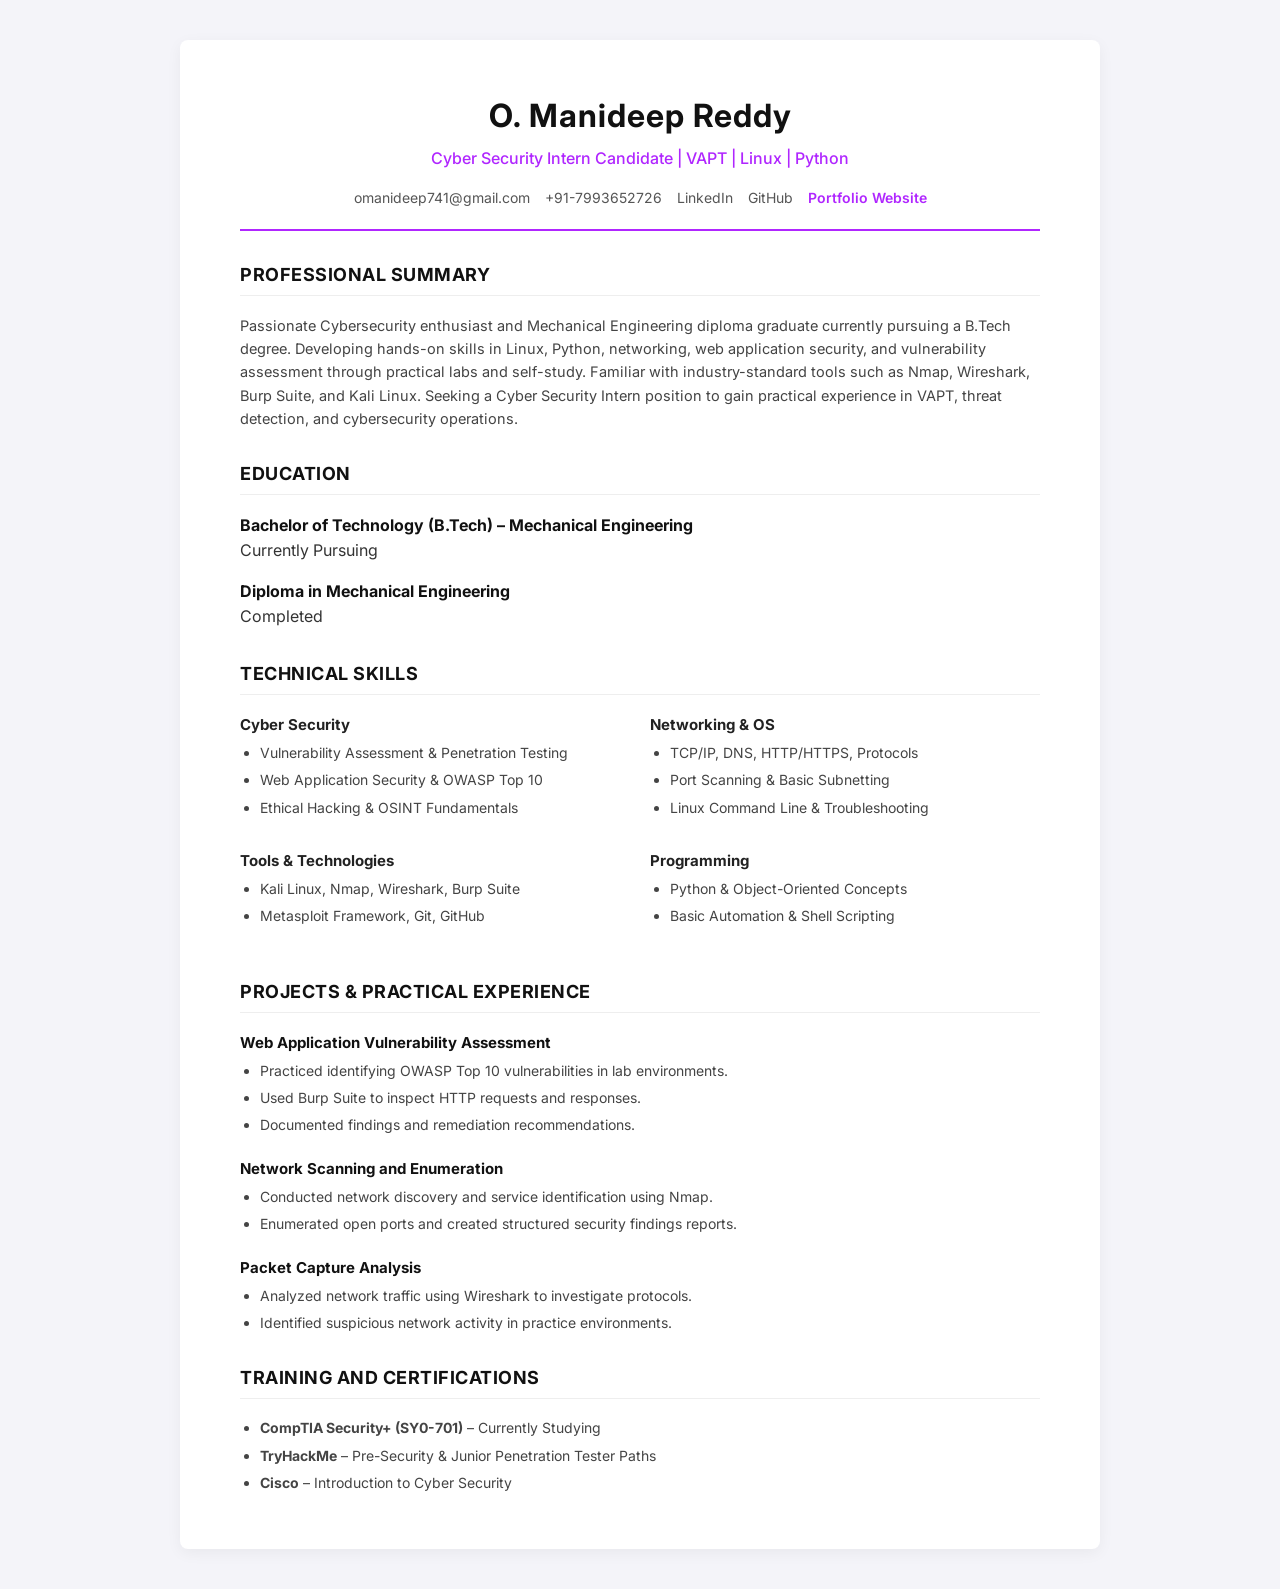
==== Manideep_Reddy_Resume.html @ 075a5aa5 "Initial portfolio website" ====
<!DOCTYPE html>
<html lang="en">
<head>
    <meta charset="UTF-8">
    <meta name="viewport" content="width=device-width, initial-scale=1.0">
    <title>Manideep Reddy - Resume</title>
    <link href="https://fonts.googleapis.com/css2?family=Inter:wght@300;400;500;600;700&display=swap" rel="stylesheet">
    <style>
        body {
            font-family: 'Inter', sans-serif;
            background-color: #f4f4f9;
            color: #333;
            line-height: 1.6;
            margin: 0;
            padding: 40px 20px;
        }
        .resume-container {
            max-width: 800px;
            margin: 0 auto;
            background: #fff;
            padding: 50px 60px;
            box-shadow: 0 4px 15px rgba(0,0,0,0.05);
            border-radius: 8px;
        }
        header {
            text-align: center;
            margin-bottom: 30px;
            border-bottom: 2px solid #b026ff;
            padding-bottom: 20px;
        }
        header h1 {
            margin: 0;
            font-size: 32px;
            color: #111;
            letter-spacing: 1px;
        }
        header h2 {
            margin: 5px 0 15px;
            font-size: 16px;
            color: #b026ff;
            font-weight: 500;
        }
        .contact-info {
            font-size: 14px;
            color: #555;
            display: flex;
            justify-content: center;
            flex-wrap: wrap;
            gap: 15px;
        }
        .contact-info a {
            color: #555;
            text-decoration: none;
            transition: color 0.2s;
        }
        .contact-info a:hover {
            color: #b026ff;
        }
        h3 {
            font-size: 18px;
            color: #111;
            border-bottom: 1px solid #eee;
            padding-bottom: 5px;
            margin-top: 30px;
            text-transform: uppercase;
            letter-spacing: 0.5px;
        }
        p {
            font-size: 14.5px;
            color: #444;
            margin: 10px 0;
        }
        .skills-grid {
            display: grid;
            grid-template-columns: 1fr 1fr;
            gap: 10px 20px;
            font-size: 14px;
        }
        .skills-category {
            margin-bottom: 15px;
        }
        .skills-category h4 {
            margin: 0 0 5px;
            font-size: 15px;
            color: #222;
        }
        ul {
            margin: 0;
            padding-left: 20px;
            font-size: 14px;
            color: #444;
        }
        li {
            margin-bottom: 5px;
        }
        .project-item {
            margin-bottom: 20px;
        }
        .project-item h4 {
            margin: 0 0 5px;
            font-size: 15px;
            color: #111;
        }
        .education-item {
            margin-bottom: 15px;
        }
        .education-item strong {
            display: block;
            color: #111;
        }
        /* Print Styles */
        @media print {
            body {
                background: #fff;
                padding: 0;
            }
            .resume-container {
                box-shadow: none;
                padding: 0;
            }
        }
    </style>
</head>
<body>

<div class="resume-container">
    <header>
        <h1>O. Manideep Reddy</h1>
        <h2>Cyber Security Intern Candidate | VAPT | Linux | Python</h2>
        <div class="contact-info">
            <span>omanideep741@gmail.com</span>
            <span>+91-7993652726</span>
            <a href="https://linkedin.com/in/manideep-reddy-19a9a4327" target="_blank">LinkedIn</a>
            <a href="https://github.com/omanideep741-max" target="_blank">GitHub</a>
            <a href="https://your-portfolio-link.com" target="_blank" style="font-weight: 600; color: #b026ff;">Portfolio Website</a>
        </div>
    </header>

    <section>
        <h3>Professional Summary</h3>
        <p>Passionate Cybersecurity enthusiast and Mechanical Engineering diploma graduate currently pursuing a B.Tech degree. Developing hands-on skills in Linux, Python, networking, web application security, and vulnerability assessment through practical labs and self-study. Familiar with industry-standard tools such as Nmap, Wireshark, Burp Suite, and Kali Linux. Seeking a Cyber Security Intern position to gain practical experience in VAPT, threat detection, and cybersecurity operations.</p>
    </section>

    <section>
        <h3>Education</h3>
        <div class="education-item">
            <strong>Bachelor of Technology (B.Tech) – Mechanical Engineering</strong>
            <span>Currently Pursuing</span>
        </div>
        <div class="education-item">
            <strong>Diploma in Mechanical Engineering</strong>
            <span>Completed</span>
        </div>
    </section>

    <section>
        <h3>Technical Skills</h3>
        <div class="skills-grid">
            <div class="skills-category">
                <h4>Cyber Security</h4>
                <ul>
                    <li>Vulnerability Assessment & Penetration Testing</li>
                    <li>Web Application Security & OWASP Top 10</li>
                    <li>Ethical Hacking & OSINT Fundamentals</li>
                </ul>
            </div>
            <div class="skills-category">
                <h4>Networking & OS</h4>
                <ul>
                    <li>TCP/IP, DNS, HTTP/HTTPS, Protocols</li>
                    <li>Port Scanning & Basic Subnetting</li>
                    <li>Linux Command Line & Troubleshooting</li>
                </ul>
            </div>
            <div class="skills-category">
                <h4>Tools & Technologies</h4>
                <ul>
                    <li>Kali Linux, Nmap, Wireshark, Burp Suite</li>
                    <li>Metasploit Framework, Git, GitHub</li>
                </ul>
            </div>
            <div class="skills-category">
                <h4>Programming</h4>
                <ul>
                    <li>Python & Object-Oriented Concepts</li>
                    <li>Basic Automation & Shell Scripting</li>
                </ul>
            </div>
        </div>
    </section>

    <section>
        <h3>Projects & Practical Experience</h3>
        <div class="project-item">
            <h4>Web Application Vulnerability Assessment</h4>
            <ul>
                <li>Practiced identifying OWASP Top 10 vulnerabilities in lab environments.</li>
                <li>Used Burp Suite to inspect HTTP requests and responses.</li>
                <li>Documented findings and remediation recommendations.</li>
            </ul>
        </div>
        <div class="project-item">
            <h4>Network Scanning and Enumeration</h4>
            <ul>
                <li>Conducted network discovery and service identification using Nmap.</li>
                <li>Enumerated open ports and created structured security findings reports.</li>
            </ul>
        </div>
        <div class="project-item">
            <h4>Packet Capture Analysis</h4>
            <ul>
                <li>Analyzed network traffic using Wireshark to investigate protocols.</li>
                <li>Identified suspicious network activity in practice environments.</li>
            </ul>
        </div>
    </section>

    <section>
        <h3>Training and Certifications</h3>
        <ul>
            <li><strong>CompTIA Security+ (SY0-701)</strong> – Currently Studying</li>
            <li><strong>TryHackMe</strong> – Pre-Security & Junior Penetration Tester Paths</li>
            <li><strong>Cisco</strong> – Introduction to Cyber Security</li>
        </ul>
    </section>
</div>

</body>
</html>
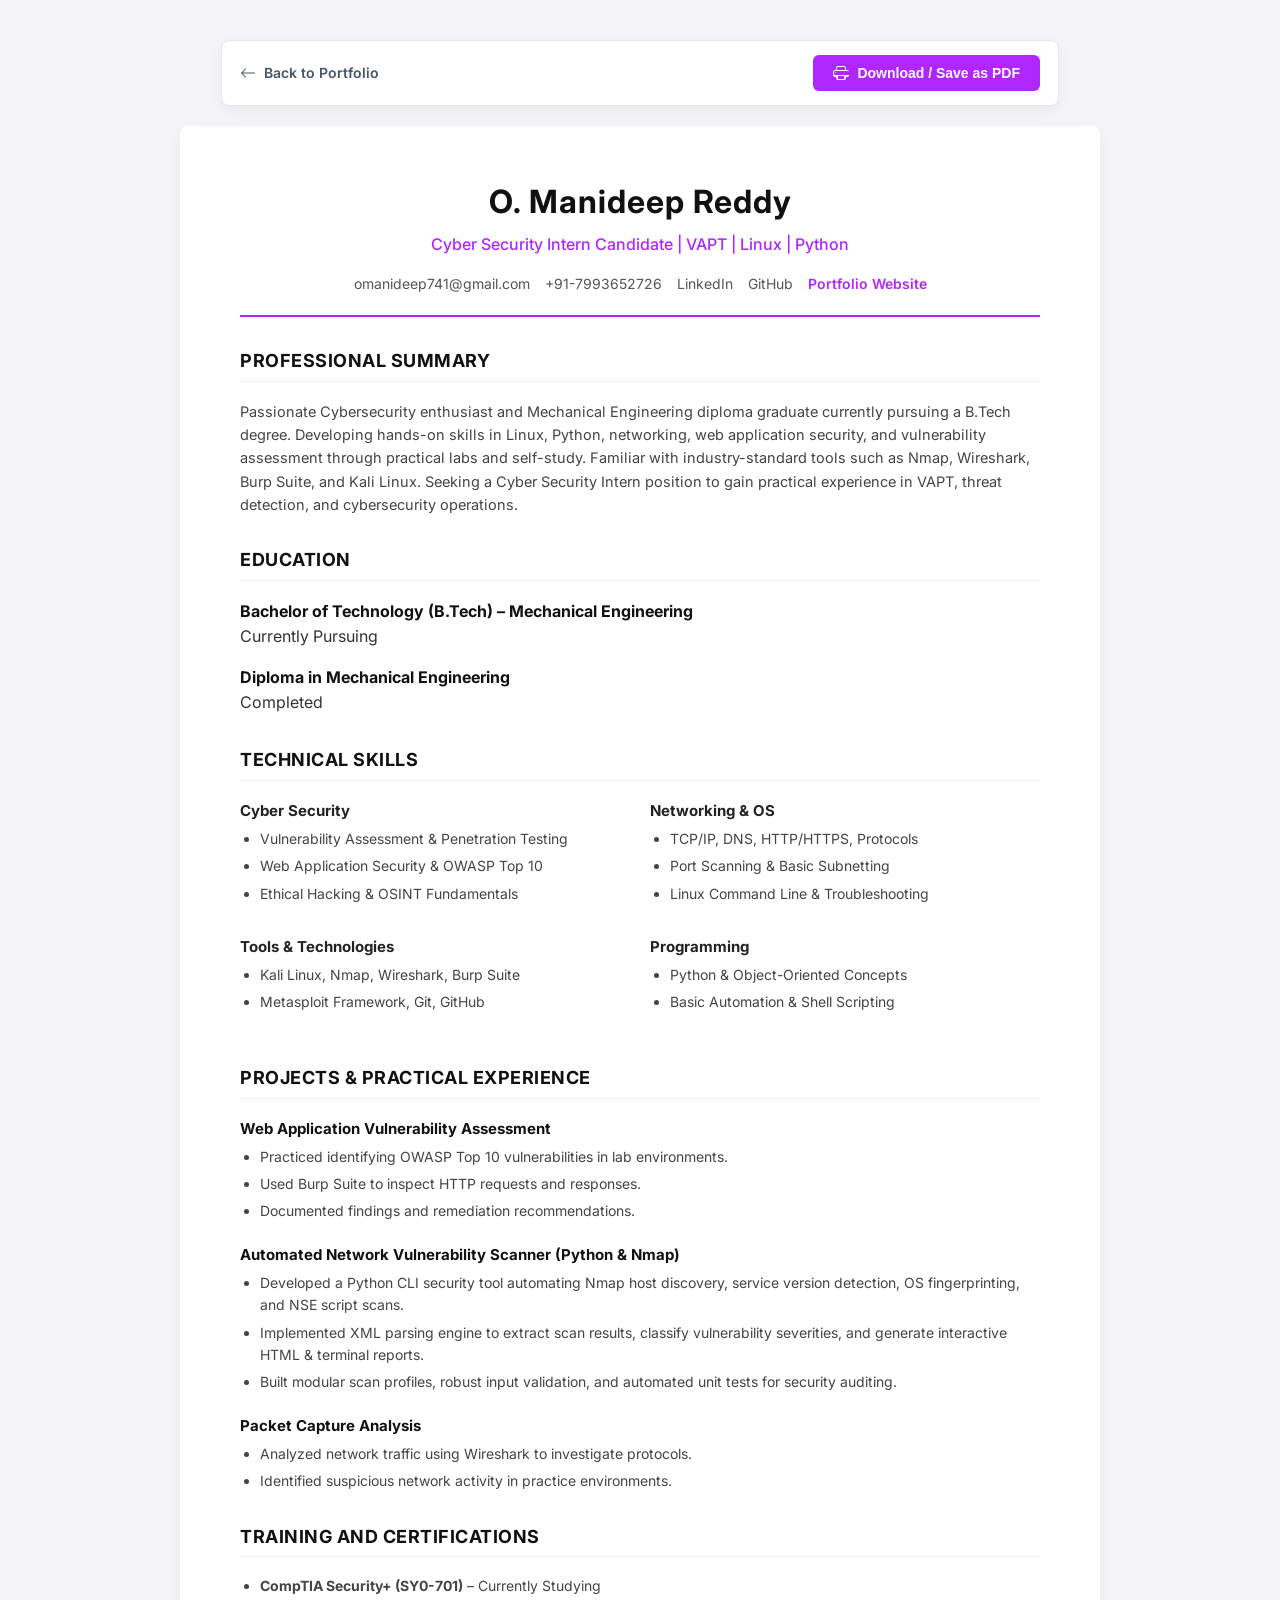
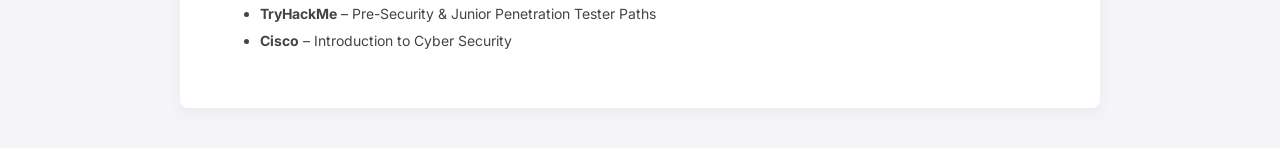
==== commit 838ddd31: "Add network vulnerability scanner, fix resume download button, and add mobile responsiveness" ====
--- a/Manideep_Reddy_Resume.html
+++ b/Manideep_Reddy_Resume.html
@@ -108,6 +108,30 @@
             display: block;
             color: #111;
         }
+        /* Mobile Responsive Styles */
+        @media (max-width: 600px) {
+            body {
+                padding: 12px 10px;
+            }
+            .resume-container {
+                padding: 24px 18px;
+                border-radius: 6px;
+            }
+            .contact-info {
+                flex-direction: column;
+                align-items: center;
+                gap: 6px;
+            }
+            .skills-grid {
+                grid-template-columns: 1fr;
+            }
+            header h1 {
+                font-size: 24px;
+            }
+            header h2 {
+                font-size: 14px;
+            }
+        }
         /* Print Styles */
         @media print {
             body {
@@ -118,10 +142,24 @@
                 box-shadow: none;
                 padding: 0;
             }
+            .no-print {
+                display: none !important;
+            }
         }
     </style>
 </head>
 <body>
+
+<div class="no-print" style="max-width: 800px; margin: 0 auto 20px auto; display: flex; flex-wrap: wrap; justify-content: space-between; align-items: center; gap: 12px; background: #ffffff; padding: 14px 18px; border-radius: 8px; box-shadow: 0 4px 15px rgba(0,0,0,0.05); border: 1px solid #e2e8f0;">
+    <a href="index.html" style="color: #475569; text-decoration: none; font-size: 14px; font-weight: 600; display: inline-flex; align-items: center; gap: 8px;">
+        <svg width="16" height="16" fill="currentColor" viewBox="0 0 16 16"><path fill-rule="evenodd" d="M15 8a.5.5 0 0 0-.5-.5H2.707l3.147-3.146a.5.5 0 1 0-.708-.708l-4 4a.5.5 0 0 0 0 .708l4 4a.5.5 0 0 0 .708-.708L2.707 8.5H14.5A.5.5 0 0 0 15 8z"/></svg>
+        Back to Portfolio
+    </a>
+    <button onclick="window.print()" style="background: #b026ff; color: #ffffff; border: none; padding: 10px 20px; border-radius: 6px; font-size: 14px; font-weight: 600; cursor: pointer; display: inline-flex; align-items: center; gap: 8px; transition: background 0.2s ease;">
+        <svg width="16" height="16" fill="currentColor" viewBox="0 0 16 16"><path d="M2.5 8a.5.5 0 1 0 0-1 .5.5 0 0 0 0 1z"/><path d="M5 1a2 2 0 0 0-2 2v2H2a2 2 0 0 0-2 2v3a2 2 0 0 0 2 2h1v1a2 2 0 0 0 2 2h6a2 2 0 0 0 2-2v-1h1a2 2 0 0 0 2-2V7a2 2 0 0 0-2-2h-1V3a2 2 0 0 0-2-2H5zM4 3a1 1 0 0 1 1-1h6a1 1 0 0 1 1 1v2H4V3zm15 6a1 1 0 0 1-1 1H2a1 1 0 0 1-1-1V7a1 1 0 0 1 1-1h14a1 1 0 0 1 1 1v2zM5 11h6v3H5v-3z"/></svg>
+        Download / Save as PDF
+    </button>
+</div>
 
 <div class="resume-container">
     <header>
@@ -200,10 +238,11 @@
             </ul>
         </div>
         <div class="project-item">
-            <h4>Network Scanning and Enumeration</h4>
+            <h4>Automated Network Vulnerability Scanner (Python &amp; Nmap)</h4>
             <ul>
-                <li>Conducted network discovery and service identification using Nmap.</li>
-                <li>Enumerated open ports and created structured security findings reports.</li>
+                <li>Developed a Python CLI security tool automating Nmap host discovery, service version detection, OS fingerprinting, and NSE script scans.</li>
+                <li>Implemented XML parsing engine to extract scan results, classify vulnerability severities, and generate interactive HTML &amp; terminal reports.</li>
+                <li>Built modular scan profiles, robust input validation, and automated unit tests for security auditing.</li>
             </ul>
         </div>
         <div class="project-item">
@@ -223,7 +262,14 @@
             <li><strong>Cisco</strong> – Introduction to Cyber Security</li>
         </ul>
     </section>
-</div>
-
+<script>
+    if (window.location.search.includes('download=true') || window.location.search.includes('print=true')) {
+        window.addEventListener('DOMContentLoaded', () => {
+            setTimeout(() => {
+                window.print();
+            }, 400);
+        });
+    }
+</script>
 </body>
 </html>
